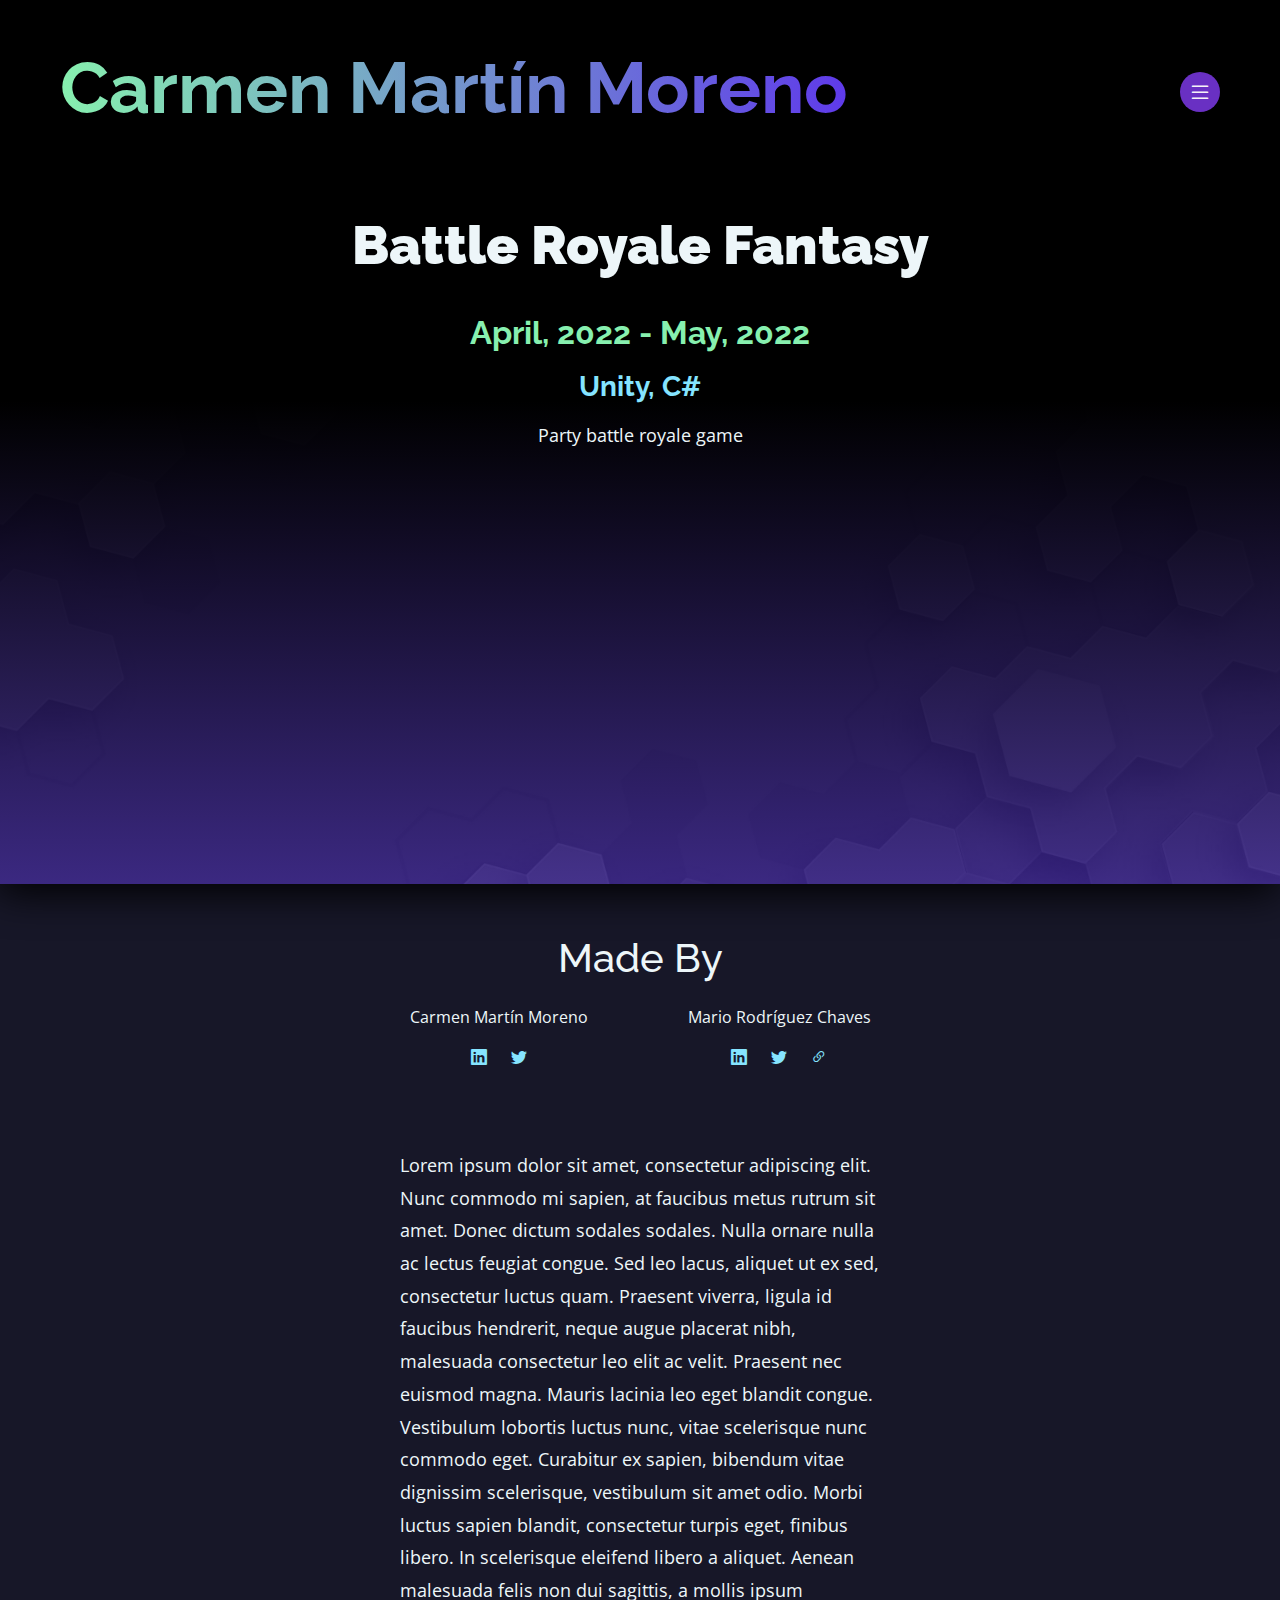
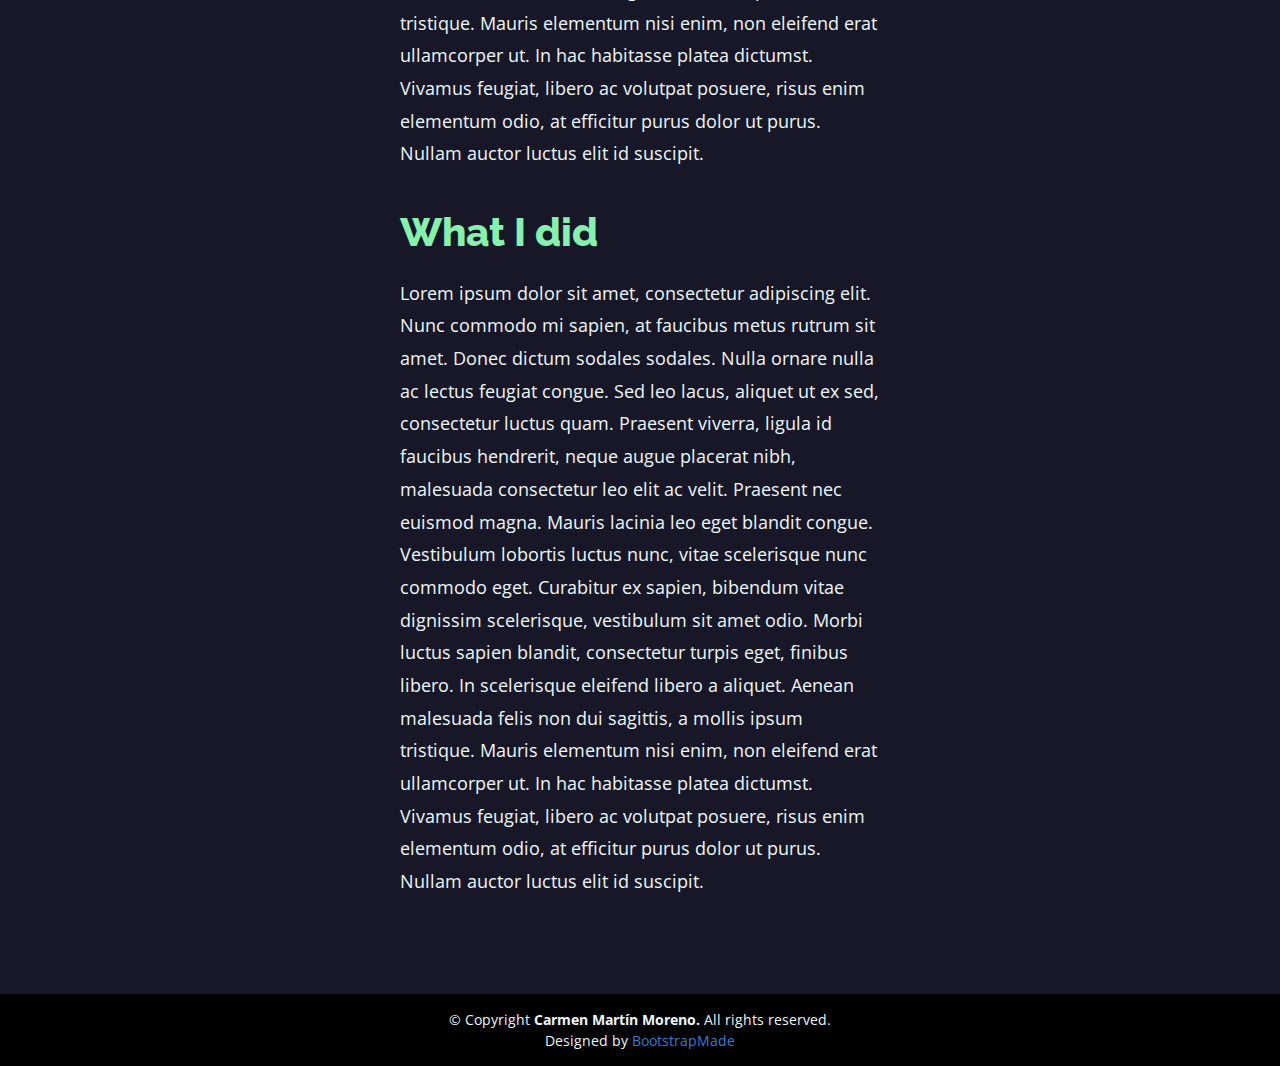
==== projects/battle_royale.html @ c2b87be5 "added project gifs and detail pages" ====
<!DOCTYPE html>
<html lang="en">

<head>
  <meta charset="utf-8">
  <meta content="width=device-width, initial-scale=1.0" name="viewport">

  <title>Carmen Martin - Portfolio</title>
  <meta content="" name="description">
  <meta content="" name="keywords">

  <!-- Favicons -->
  <link href="../assets/img/favicon.png" rel="icon">
  <link href="../assets/img/apple-touch-icon.png" rel="apple-touch-icon">

  <!-- Google Fonts -->
  <link href="https://fonts.googleapis.com/css?family=Open+Sans:300,300i,400,400i,600,600i,700,700i|Raleway:300,300i,400,400i,500,500i,600,600i,700,700i|Poppins:300,300i,400,400i,500,500i,600,600i,700,700i" rel="stylesheet">

  <!-- Vendor CSS Files -->
  <link href="../assets/vendor/aos/aos.css" rel="stylesheet">
  <link href="../assets/vendor/bootstrap/css/bootstrap.min.css" rel="stylesheet">
  <link href="../assets/vendor/bootstrap-icons/bootstrap-icons.css" rel="stylesheet">
  <link href="../assets/vendor/boxicons/css/boxicons.min.css" rel="stylesheet">
  <link href="../assets/vendor/glightbox/css/glightbox.min.css" rel="stylesheet">
  <link href="../assets/vendor/swiper/swiper-bundle.min.css" rel="stylesheet">

  <!-- Template Main CSS File -->
  <link href="../assets/css/style.css" rel="stylesheet">

  <!-- =======================================================
  * Template Name: iPortfolio - v3.10.0
  * Template URL: https://bootstrapmade.com/iportfolio-bootstrap-portfolio-websites-template/
  * Author: BootstrapMade.com
  * License: https://bootstrapmade.com/license/
  ======================================================== -->
</head>

<body>


  <nav class="navbar">
    <h1 class="text-center">Carmen Martín Moreno</h1>
    <a href="#" data-bs-toggle="collapse" data-bs-target="#main-navbar">
      <span class="bi bi-list"></span>
    </a>
  </nav>

  <div class="collapse navbar-collapse navbar-options" id="main-navbar">
    <ul class="nav mr-auto">
        <li class="nav-item">
          <a class="nav-link scrollto bn632-hover bn20" href="../index.html">Portfolio</a>
        </li>
        <li class="nav-item">
          <a class="nav-link scrollto bn632-hover bn20" href="../index.html#about">About Me</a>
        </li>
        <li class="nav-item">
          <a class="nav-link scrollto bn632-hover bn20" href="../index.html#resume">Resume</a>
        </li>
    </ul>
  </div>

  <main>
    <section class="projects">
      <div class="img-overlay header">
        <img src="../assets/img/background4.jpg">
        <div class="overlay">
          <div><h1>Battle Royale Fantasy</h1></div>
          <div><h2>April, 2022 - May, 2022</h2></div>
          <div><h3>Unity, C#</h3></div>
          <div><p>Party battle royale game</p></div>
          <div><iframe width="640" height="360" src="https://www.youtube.com/embed/jHl8wV3ekBk" title="YouTube video player" frameborder="0" allow="accelerometer; autoplay; clipboard-write; encrypted-media; gyroscope; picture-in-picture; web-share" allowfullscreen=""></iframe>
          </div>
        </div>
      </div>
      <div class="collab-section">
        <h1>Made By</h1>
        <div class="collaborators">
          <div class="collaborator">
            <p>Carmen Martín Moreno</p>
            <a href="https://www.linkedin.com/in/carmen-martin-moreno" class="bi bi-linkedin" target="_blank"></a>
            <a href="https://twitter.com/cmartindev" class="bi bi-twitter" target="_blank"></a>
          </div>
          <div class="collaborator">
            <p>Mario Rodríguez Chaves</p>
            <a href="https://www.linkedin.com/in/mario-rodriguez-chaves/"  target="_blank" class="bi bi-linkedin"></a>
            <a href="https://twitter.com/mariorod_dev" target="_blank" class="bi bi-twitter"></a>
            <a href="https://mariorod98.github.io/" target="_blank" class="bi bi-link-45deg"></a>
          </div>
        </div>
      </div>
      <div class="description">
          <p>Lorem ipsum dolor sit amet, consectetur adipiscing elit. Nunc commodo mi sapien, at faucibus metus rutrum sit amet. Donec dictum sodales sodales. Nulla ornare nulla ac lectus feugiat congue. Sed leo lacus, aliquet ut ex sed, consectetur luctus quam. Praesent viverra, ligula id faucibus hendrerit, neque augue placerat nibh, malesuada consectetur leo elit ac velit. Praesent nec euismod magna. Mauris lacinia leo eget blandit congue. Vestibulum lobortis luctus nunc, vitae scelerisque nunc commodo eget. Curabitur ex sapien, bibendum vitae dignissim scelerisque, vestibulum sit amet odio. Morbi luctus sapien blandit, consectetur turpis eget, finibus libero. In scelerisque eleifend libero a aliquet. Aenean malesuada felis non dui sagittis, a mollis ipsum tristique. Mauris elementum nisi enim, non eleifend erat ullamcorper ut. In hac habitasse platea dictumst. Vivamus feugiat, libero ac volutpat posuere, risus enim elementum odio, at efficitur purus dolor ut purus. Nullam auctor luctus elit id suscipit.
          </p>
          <h1>What I did</h1>
          <p>Lorem ipsum dolor sit amet, consectetur adipiscing elit. Nunc commodo mi sapien, at faucibus metus rutrum sit amet. Donec dictum sodales sodales. Nulla ornare nulla ac lectus feugiat congue. Sed leo lacus, aliquet ut ex sed, consectetur luctus quam. Praesent viverra, ligula id faucibus hendrerit, neque augue placerat nibh, malesuada consectetur leo elit ac velit. Praesent nec euismod magna. Mauris lacinia leo eget blandit congue. Vestibulum lobortis luctus nunc, vitae scelerisque nunc commodo eget. Curabitur ex sapien, bibendum vitae dignissim scelerisque, vestibulum sit amet odio. Morbi luctus sapien blandit, consectetur turpis eget, finibus libero. In scelerisque eleifend libero a aliquet. Aenean malesuada felis non dui sagittis, a mollis ipsum tristique. Mauris elementum nisi enim, non eleifend erat ullamcorper ut. In hac habitasse platea dictumst. Vivamus feugiat, libero ac volutpat posuere, risus enim elementum odio, at efficitur purus dolor ut purus. Nullam auctor luctus elit id suscipit.
          </p>
      </div>     
    </section>

  </main><!-- End #main -->

  <footer id="footer">
    <div class="container">
      <div class="copyright">
        &copy; Copyright <strong><span>Carmen Martín Moreno. </span></strong><span>All rights reserved.</span>
      </div>
      <div class="credits">
        <!-- All the links in the footer should remain intact. -->
        <!-- You can delete the links only if you purchased the pro version. -->
        <!-- Licensing information: https://bootstrapmade.com/license/ -->
        <!-- Purchase the pro version with working PHP/AJAX contact form: https://bootstrapmade.com/iportfolio-bootstrap-portfolio-websites-template/ -->
        Designed by <a href="https://bootstrapmade.com/">BootstrapMade</a>
      </div>
    </div>
  </footer>

  <a href="#" class="back-to-top d-flex align-items-center justify-content-center"><i class="bi bi-arrow-up-short"></i></a>


  <!-- Vendor JS Files -->
  <script src="../assets/vendor/purecounter/purecounter_vanilla.js"></script>
  <script src="../assets/vendor/aos/aos.js"></script>
  <script src="../assets/vendor/bootstrap/js/bootstrap.bundle.min.js"></script>
  <script src="../assets/vendor/glightbox/js/glightbox.min.js"></script>
  <script src="../assets/vendor/isotope-layout/isotope.pkgd.min.js"></script>
  <script src="../assets/vendor/swiper/swiper-bundle.min.js"></script>
  <script src="../assets/vendor/typed.js/typed.min.js"></script>
  <script src="../assets/vendor/waypoints/noframework.waypoints.js"></script>
  <script src="../assets/vendor/php-email-form/validate.js"></script>

  <!-- Template Main JS File -->
  <script src="../assets/js/main.js"></script>

</body>

</html>
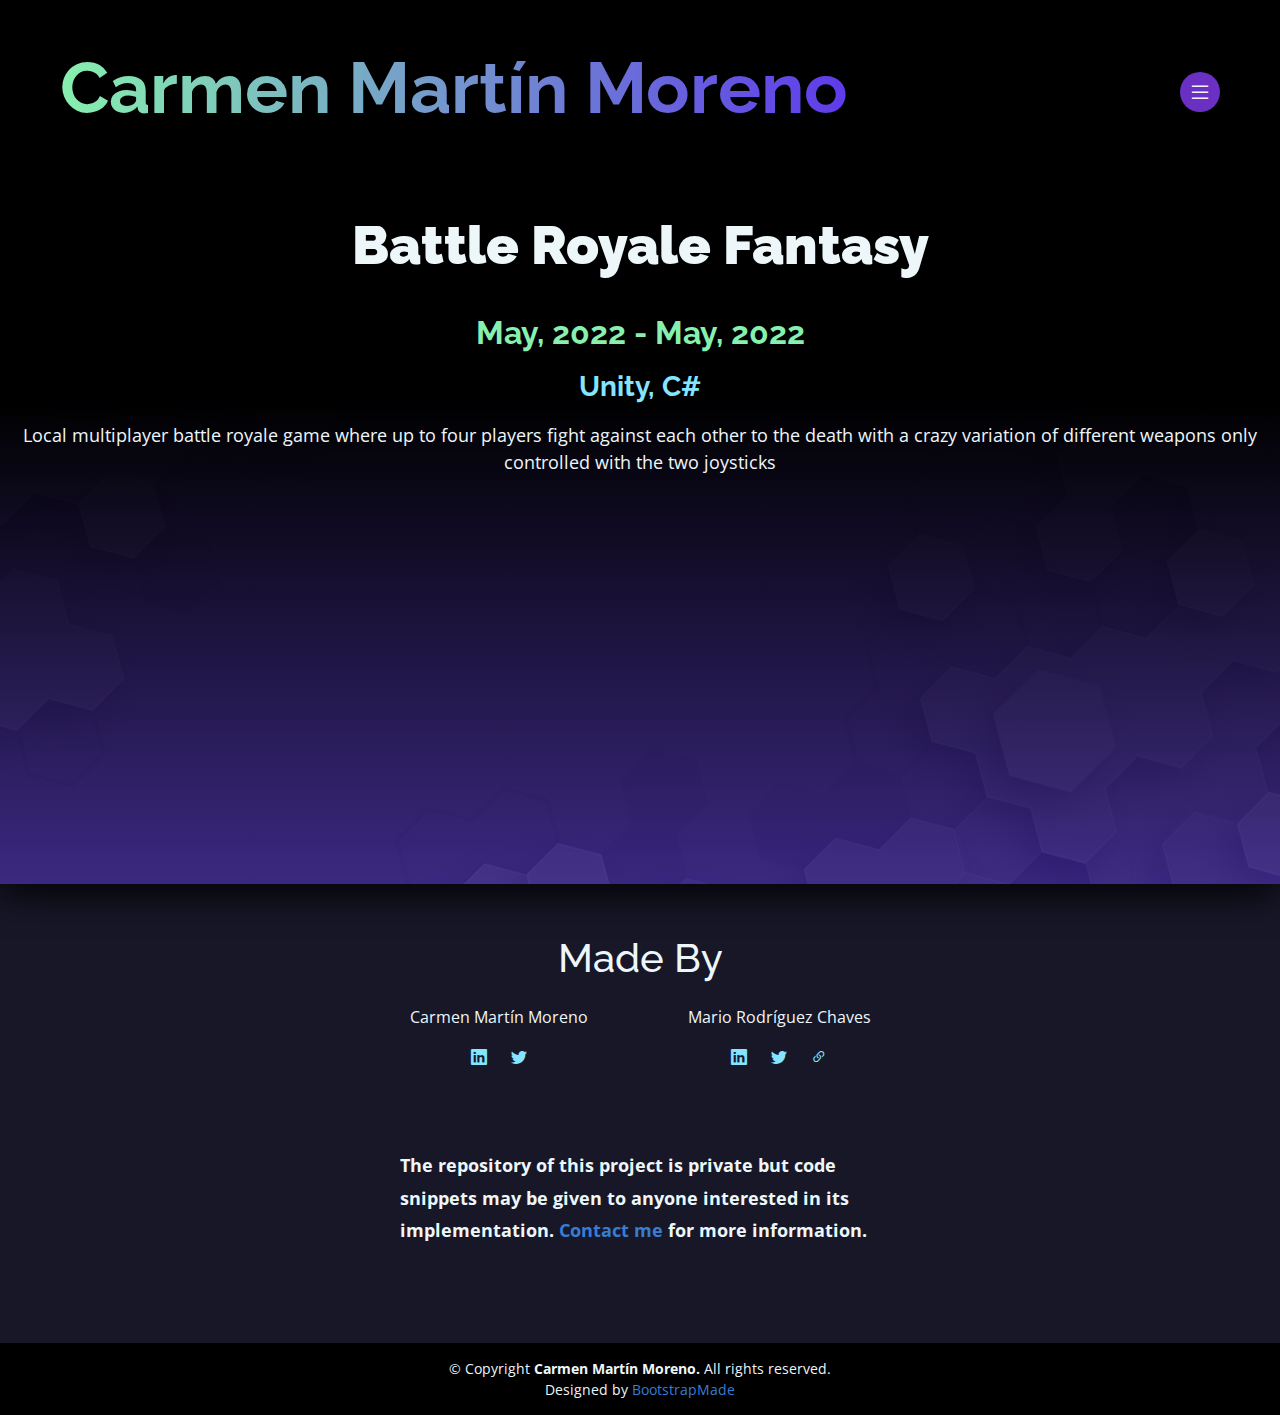
==== commit 4233dbd7: "added disclaimer to project pages" ====
--- a/projects/battle_royale.html
+++ b/projects/battle_royale.html
@@ -65,10 +65,10 @@
         <img src="../assets/img/background4.jpg">
         <div class="overlay">
           <div><h1>Battle Royale Fantasy</h1></div>
-          <div><h2>April, 2022 - May, 2022</h2></div>
+          <div><h2>May, 2022 - May, 2022</h2></div>
           <div><h3>Unity, C#</h3></div>
-          <div><p>Party battle royale game</p></div>
-          <div><iframe width="640" height="360" src="https://www.youtube.com/embed/jHl8wV3ekBk" title="YouTube video player" frameborder="0" allow="accelerometer; autoplay; clipboard-write; encrypted-media; gyroscope; picture-in-picture; web-share" allowfullscreen=""></iframe>
+          <div><p>Local multiplayer battle royale game where up to four players fight against each other to the death with a crazy variation of different weapons only controlled with the two joysticks</p></div>
+          <div><iframe width="640" height="360" src="https://www.youtube.com/embed/qIOQSgymVkY?si=UsAdogQjwD_XO5v6" title="YouTube video player" frameborder="0" allow="accelerometer; autoplay; clipboard-write; encrypted-media; gyroscope; picture-in-picture; web-share" allowfullscreen=""></iframe>
           </div>
         </div>
       </div>
@@ -89,11 +89,15 @@
         </div>
       </div>
       <div class="description">
-          <p>Lorem ipsum dolor sit amet, consectetur adipiscing elit. Nunc commodo mi sapien, at faucibus metus rutrum sit amet. Donec dictum sodales sodales. Nulla ornare nulla ac lectus feugiat congue. Sed leo lacus, aliquet ut ex sed, consectetur luctus quam. Praesent viverra, ligula id faucibus hendrerit, neque augue placerat nibh, malesuada consectetur leo elit ac velit. Praesent nec euismod magna. Mauris lacinia leo eget blandit congue. Vestibulum lobortis luctus nunc, vitae scelerisque nunc commodo eget. Curabitur ex sapien, bibendum vitae dignissim scelerisque, vestibulum sit amet odio. Morbi luctus sapien blandit, consectetur turpis eget, finibus libero. In scelerisque eleifend libero a aliquet. Aenean malesuada felis non dui sagittis, a mollis ipsum tristique. Mauris elementum nisi enim, non eleifend erat ullamcorper ut. In hac habitasse platea dictumst. Vivamus feugiat, libero ac volutpat posuere, risus enim elementum odio, at efficitur purus dolor ut purus. Nullam auctor luctus elit id suscipit.
+          <!--<p>Lorem ipsum dolor sit amet, consectetur adipiscing elit. Nunc commodo mi sapien, at faucibus metus rutrum sit amet. Donec dictum sodales sodales. Nulla ornare nulla ac lectus feugiat congue. Sed leo lacus, aliquet ut ex sed, consectetur luctus quam. Praesent viverra, ligula id faucibus hendrerit, neque augue placerat nibh, malesuada consectetur leo elit ac velit. Praesent nec euismod magna. Mauris lacinia leo eget blandit congue. Vestibulum lobortis luctus nunc, vitae scelerisque nunc commodo eget. Curabitur ex sapien, bibendum vitae dignissim scelerisque, vestibulum sit amet odio. Morbi luctus sapien blandit, consectetur turpis eget, finibus libero. In scelerisque eleifend libero a aliquet. Aenean malesuada felis non dui sagittis, a mollis ipsum tristique. Mauris elementum nisi enim, non eleifend erat ullamcorper ut. In hac habitasse platea dictumst. Vivamus feugiat, libero ac volutpat posuere, risus enim elementum odio, at efficitur purus dolor ut purus. Nullam auctor luctus elit id suscipit.
           </p>
           <h1>What I did</h1>
           <p>Lorem ipsum dolor sit amet, consectetur adipiscing elit. Nunc commodo mi sapien, at faucibus metus rutrum sit amet. Donec dictum sodales sodales. Nulla ornare nulla ac lectus feugiat congue. Sed leo lacus, aliquet ut ex sed, consectetur luctus quam. Praesent viverra, ligula id faucibus hendrerit, neque augue placerat nibh, malesuada consectetur leo elit ac velit. Praesent nec euismod magna. Mauris lacinia leo eget blandit congue. Vestibulum lobortis luctus nunc, vitae scelerisque nunc commodo eget. Curabitur ex sapien, bibendum vitae dignissim scelerisque, vestibulum sit amet odio. Morbi luctus sapien blandit, consectetur turpis eget, finibus libero. In scelerisque eleifend libero a aliquet. Aenean malesuada felis non dui sagittis, a mollis ipsum tristique. Mauris elementum nisi enim, non eleifend erat ullamcorper ut. In hac habitasse platea dictumst. Vivamus feugiat, libero ac volutpat posuere, risus enim elementum odio, at efficitur purus dolor ut purus. Nullam auctor luctus elit id suscipit.
-          </p>
+          </p>-->
+
+          <p><b>The repository of this project is private but code snippets may be given to anyone interested in its implementation. <a href="../index.html#about">Contact me</a>
+            for more information.</b></p>
+
       </div>     
     </section>
 
--- a/assets/css/style.css
+++ b/assets/css/style.css
@@ -278,8 +278,8 @@
   overflow: hidden;
   position: relative;
   padding-bottom: 100%;
-  width: 420px;
-  height: 420px;
+  width: 350px;
+  height: 350px;
 
 }
 
@@ -806,7 +806,11 @@
 .projects .description p{
   line-height: 1.8166666667;
   font-size: 18px;
-
+}
+
+.projects .description p{
+  line-height: 1.8166666667;
+  font-size: 18px;
 }
 
 .projects .description h1{
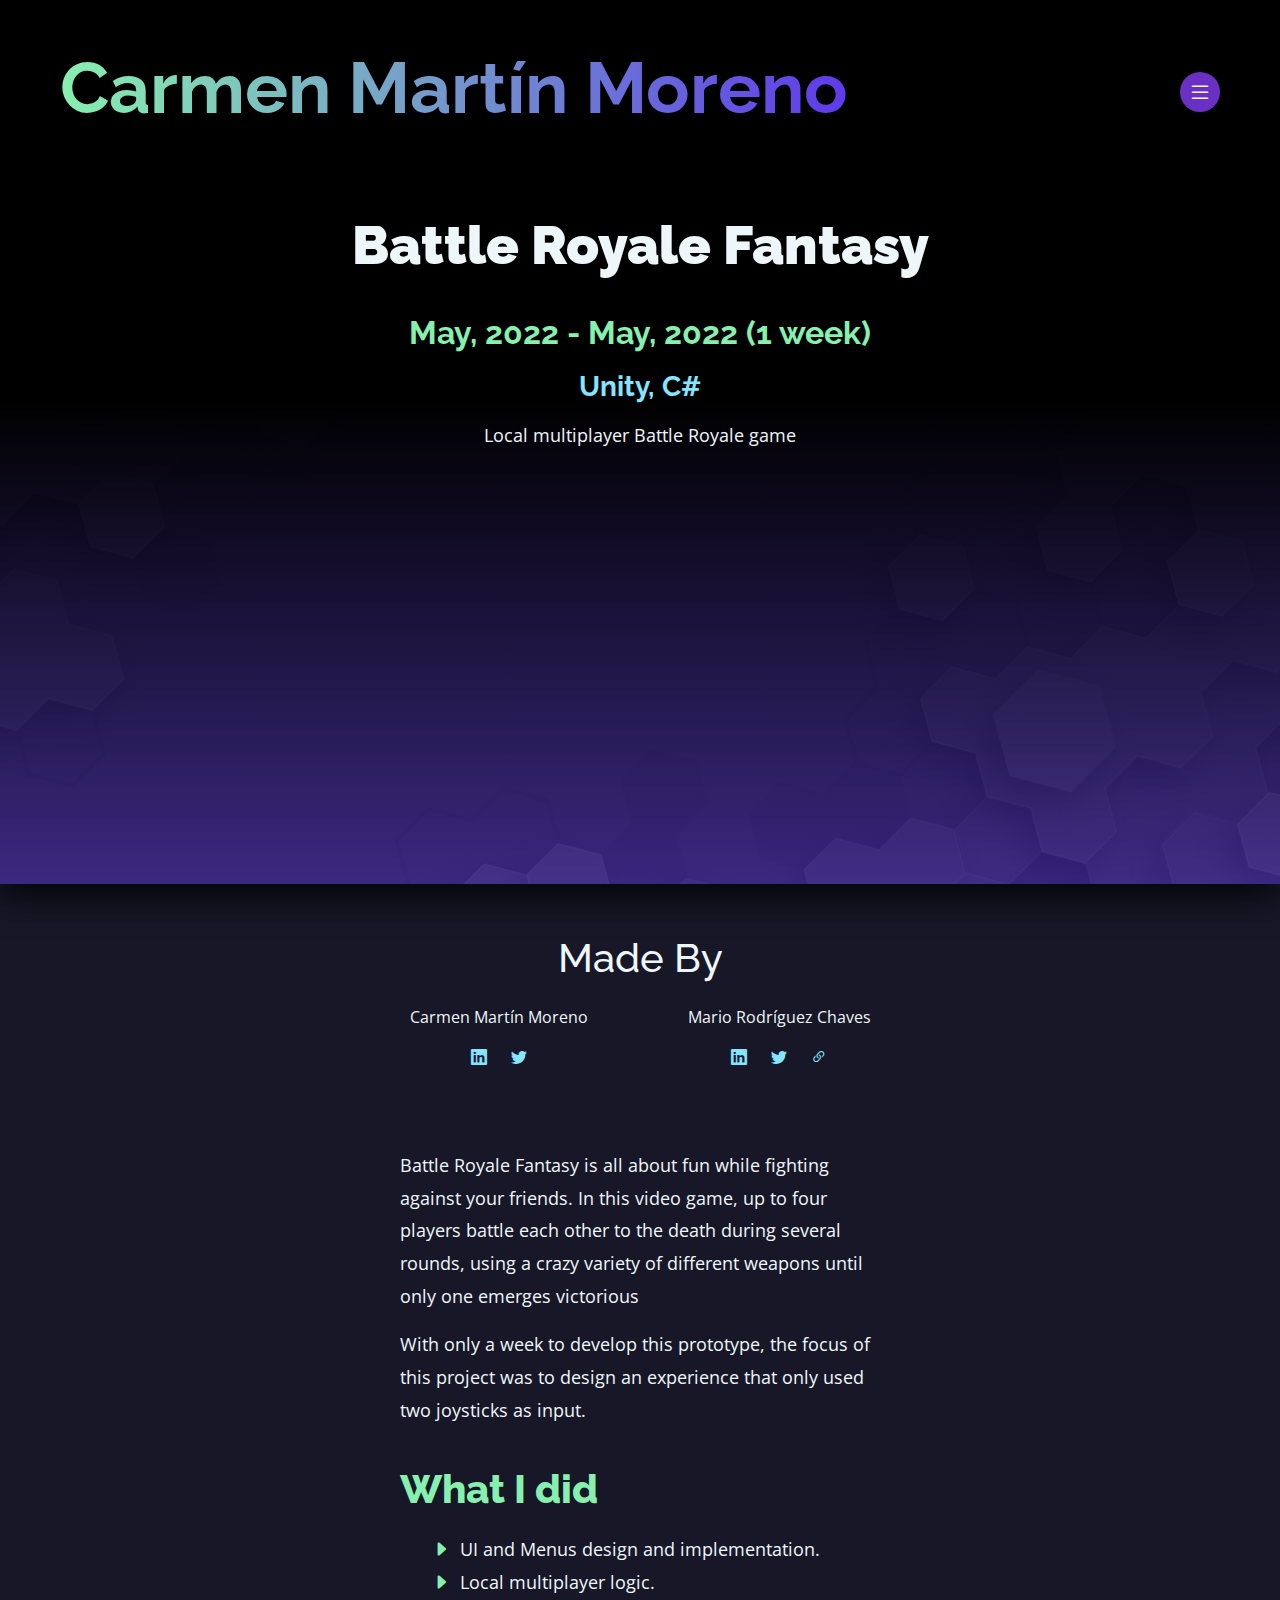
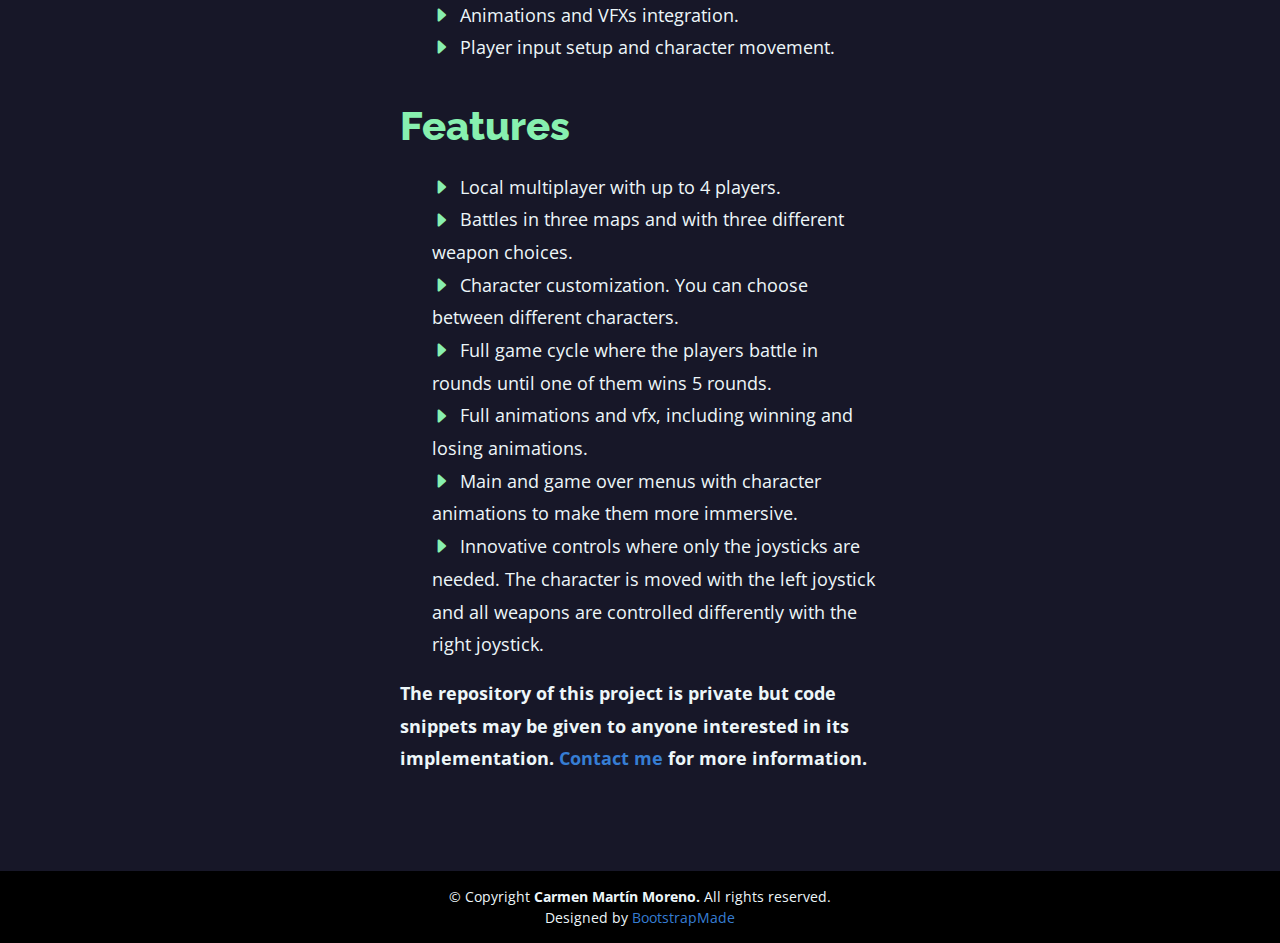
==== commit d26d92da: "Added battle royale fantasy details page" ====
--- a/projects/battle_royale.html
+++ b/projects/battle_royale.html
@@ -65,9 +65,9 @@
         <img src="../assets/img/background4.jpg">
         <div class="overlay">
           <div><h1>Battle Royale Fantasy</h1></div>
-          <div><h2>May, 2022 - May, 2022</h2></div>
+          <div><h2>May, 2022 - May, 2022 (1 week)</h2></div>
           <div><h3>Unity, C#</h3></div>
-          <div><p>Local multiplayer battle royale game where up to four players fight against each other to the death with a crazy variation of different weapons only controlled with the two joysticks</p></div>
+          <div><p>Local multiplayer Battle Royale game</p></div>
           <div><iframe width="640" height="360" src="https://www.youtube.com/embed/qIOQSgymVkY?si=UsAdogQjwD_XO5v6" title="YouTube video player" frameborder="0" allow="accelerometer; autoplay; clipboard-write; encrypted-media; gyroscope; picture-in-picture; web-share" allowfullscreen=""></iframe>
           </div>
         </div>
@@ -89,9 +89,33 @@
         </div>
       </div>
       <div class="description">
+        <p>
+          Battle Royale Fantasy is all about fun while fighting against your friends. In this video game, up to four players battle each other to the death during several rounds, using a crazy variety of different weapons until only one emerges victorious
+        </p>
+        <p>
+          With only a week to develop this prototype, the focus of this project was to design an experience that only used two joysticks as input.
+        </p>  
+        <h1>What I did</h1>
+        <ul>
+          <li><i class="bi bi-caret-right-fill"></i>UI and Menus design and implementation.</li>
+          <li><i class="bi bi-caret-right-fill"></i>Local multiplayer logic.</li>
+          <li><i class="bi bi-caret-right-fill"></i>Animations and VFXs integration.</li>
+          <li><i class="bi bi-caret-right-fill"></i>Player input setup and character movement.</li>
+        </ul>
+        <h1>Features</h1>
+        <ul>
+          <li><i class="bi bi-caret-right-fill"></i>Local multiplayer with up to 4 players.</li>
+          <li><i class="bi bi-caret-right-fill"></i>Battles in three maps and with three different weapon choices.</li>
+          <li><i class="bi bi-caret-right-fill"></i>Character customization. You can choose between different characters.</li>
+          <li><i class="bi bi-caret-right-fill"></i>Full game cycle where the players battle in rounds until one of them wins 5 rounds.</li>
+          <li><i class="bi bi-caret-right-fill"></i>Full animations and vfx, including winning and losing animations.</li>
+          <li><i class="bi bi-caret-right-fill"></i>Main and game over menus with character animations to make them more immersive.</li>
+          <li><i class="bi bi-caret-right-fill"></i>Innovative controls where only the joysticks are needed. The character is moved with the left joystick and all weapons are controlled differently with the right joystick.</li>
+        </ul>
+
+
           <!--<p>Lorem ipsum dolor sit amet, consectetur adipiscing elit. Nunc commodo mi sapien, at faucibus metus rutrum sit amet. Donec dictum sodales sodales. Nulla ornare nulla ac lectus feugiat congue. Sed leo lacus, aliquet ut ex sed, consectetur luctus quam. Praesent viverra, ligula id faucibus hendrerit, neque augue placerat nibh, malesuada consectetur leo elit ac velit. Praesent nec euismod magna. Mauris lacinia leo eget blandit congue. Vestibulum lobortis luctus nunc, vitae scelerisque nunc commodo eget. Curabitur ex sapien, bibendum vitae dignissim scelerisque, vestibulum sit amet odio. Morbi luctus sapien blandit, consectetur turpis eget, finibus libero. In scelerisque eleifend libero a aliquet. Aenean malesuada felis non dui sagittis, a mollis ipsum tristique. Mauris elementum nisi enim, non eleifend erat ullamcorper ut. In hac habitasse platea dictumst. Vivamus feugiat, libero ac volutpat posuere, risus enim elementum odio, at efficitur purus dolor ut purus. Nullam auctor luctus elit id suscipit.
           </p>
-          <h1>What I did</h1>
           <p>Lorem ipsum dolor sit amet, consectetur adipiscing elit. Nunc commodo mi sapien, at faucibus metus rutrum sit amet. Donec dictum sodales sodales. Nulla ornare nulla ac lectus feugiat congue. Sed leo lacus, aliquet ut ex sed, consectetur luctus quam. Praesent viverra, ligula id faucibus hendrerit, neque augue placerat nibh, malesuada consectetur leo elit ac velit. Praesent nec euismod magna. Mauris lacinia leo eget blandit congue. Vestibulum lobortis luctus nunc, vitae scelerisque nunc commodo eget. Curabitur ex sapien, bibendum vitae dignissim scelerisque, vestibulum sit amet odio. Morbi luctus sapien blandit, consectetur turpis eget, finibus libero. In scelerisque eleifend libero a aliquet. Aenean malesuada felis non dui sagittis, a mollis ipsum tristique. Mauris elementum nisi enim, non eleifend erat ullamcorper ut. In hac habitasse platea dictumst. Vivamus feugiat, libero ac volutpat posuere, risus enim elementum odio, at efficitur purus dolor ut purus. Nullam auctor luctus elit id suscipit.
           </p>-->
 
--- a/assets/css/style.css
+++ b/assets/css/style.css
@@ -278,8 +278,8 @@
   overflow: hidden;
   position: relative;
   padding-bottom: 100%;
-  width: 350px;
-  height: 350px;
+  width: 380px;
+  height: 380px;
 
 }
 
@@ -785,6 +785,11 @@
   padding-top: 10px;
 }
 
+.overlay img { 
+  width: 640px;
+  height: 380px;
+}
+
 
 .img-overlay {
     position: relative;
@@ -808,10 +813,21 @@
   font-size: 18px;
 }
 
-.projects .description p{
+.projects .description li{
   line-height: 1.8166666667;
   font-size: 18px;
 }
+
+.projects .description ul {
+  list-style: none;
+}
+
+.projects .description ul li i{
+  padding-right: 10px;
+  color: #87F0AF;
+}
+
+
 
 .projects .description h1{
   line-height: 1.8166666667;
